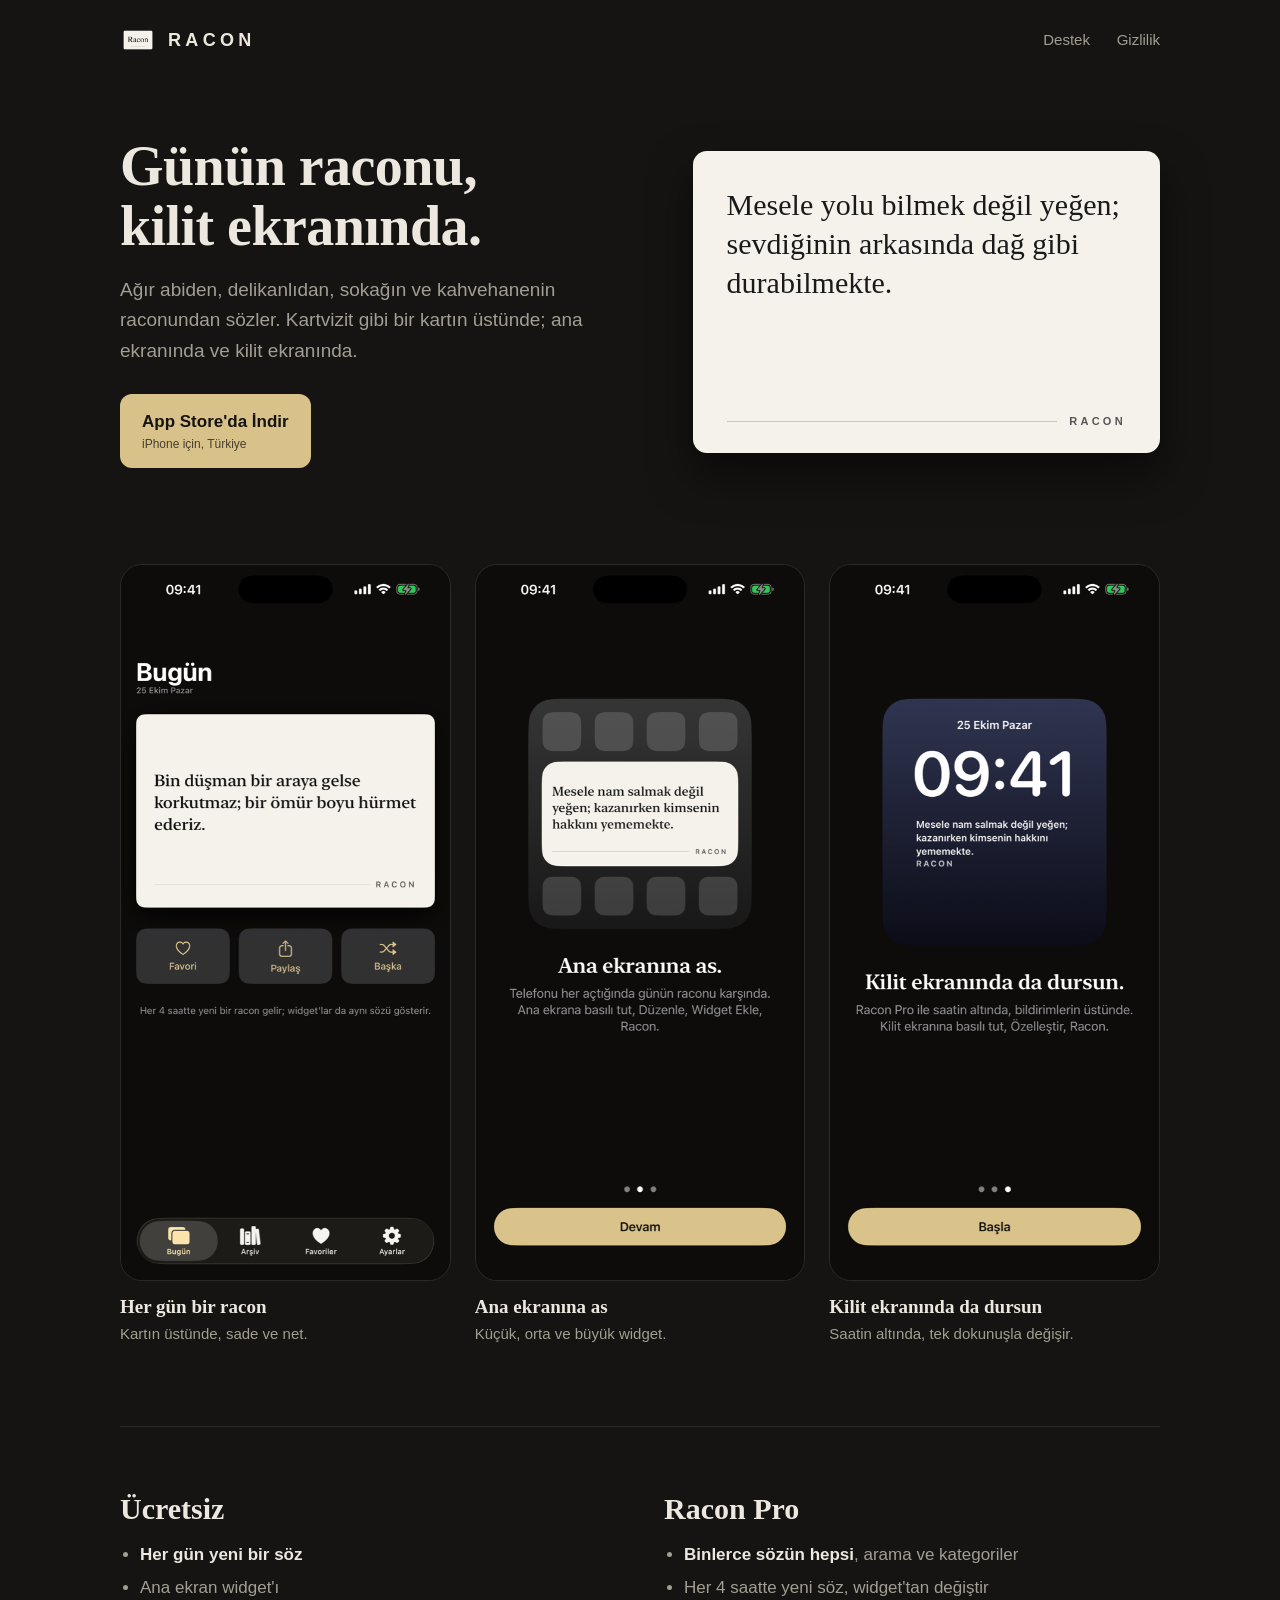
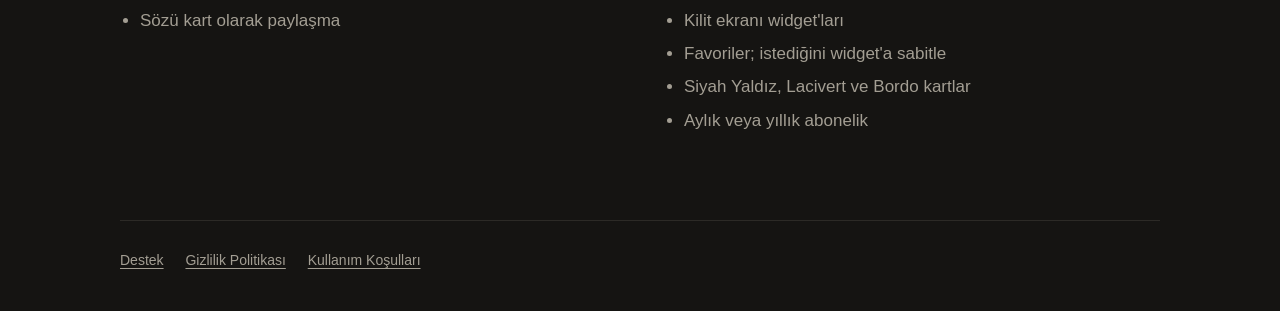
==== index.html @ 52d2c686 "Publish Racon support and privacy pages" ====
<!doctype html>
<html lang="tr">
<head>
<meta charset="utf-8">
<meta name="viewport" content="width=device-width, initial-scale=1">
<title>Racon: racon sözler, widget'ta</title>
<meta name="description" content="Ağır abiden, delikanlıdan, sokağın raconundan sözler. Ana ekranında ve kilit ekranında, kartvizit gibi.">
<link rel="icon" href="img/icon.png">
<link rel="stylesheet" href="style.css">
</head>
<body>
<div class="wrap">
  <header class="site">
    <a class="brand" href="./"><img src="img/icon.png" alt=""><span>RACON</span></a>
    <nav class="site" aria-label="Site">
      <a href="destek.html">Destek</a>
      <a href="gizlilik.html">Gizlilik</a>
    </nav>
  </header>

  <main>
    <section class="hero">
      <div>
        <h1>Günün raconu, kilit ekranında.</h1>
        <p class="lede">Ağır abiden, delikanlıdan, sokağın ve kahvehanenin raconundan sözler. Kartvizit gibi bir kartın üstünde; ana ekranında ve kilit ekranında.</p>
        <a class="store" href="https://apps.apple.com/tr/app/racon/id6826780038">
          <span>App Store'da İndir<small>iPhone için, Türkiye</small></span>
        </a>
      </div>
      <div class="card" role="img" aria-label="Örnek söz kartı">
        <q>Mesele yolu bilmek değil yeğen; sevdiğinin arkasında dağ gibi durabilmekte.</q>
        <div class="mark">RACON</div>
      </div>
    </section>

    <section class="shots" aria-label="Ekran görüntüleri">
      <figure>
        <img src="img/01-bugun.png" alt="Racon uygulamasında günün sözü kartı" width="552" height="1200" loading="lazy">
        <figcaption><b>Her gün bir racon</b>Kartın üstünde, sade ve net.</figcaption>
      </figure>
      <figure>
        <img src="img/03-ana-ekran-widget.png" alt="Ana ekranda Racon widget'ı" width="552" height="1200" loading="lazy">
        <figcaption><b>Ana ekranına as</b>Küçük, orta ve büyük widget.</figcaption>
      </figure>
      <figure>
        <img src="img/05-kilit-ekrani.png" alt="Kilit ekranında Racon widget'ı" width="552" height="1200" loading="lazy">
        <figcaption><b>Kilit ekranında da dursun</b>Saatin altında, tek dokunuşla değişir.</figcaption>
      </figure>
    </section>

    <section class="plans">
      <div>
        <h2>Ücretsiz</h2>
        <ul>
          <li><strong>Her gün yeni bir söz</strong></li>
          <li>Ana ekran widget'ı</li>
          <li>Sözü kart olarak paylaşma</li>
        </ul>
      </div>
      <div>
        <h2>Racon Pro</h2>
        <ul>
          <li><strong>Binlerce sözün hepsi</strong>, arama ve kategoriler</li>
          <li>Her 4 saatte yeni söz, widget'tan değiştir</li>
          <li>Kilit ekranı widget'ları</li>
          <li>Favoriler; istediğini widget'a sabitle</li>
          <li>Siyah Yaldız, Lacivert ve Bordo kartlar</li>
          <li>Aylık veya yıllık abonelik</li>
        </ul>
      </div>
    </section>
  </main>

  <footer class="site">
    <a href="destek.html">Destek</a>
    <a href="gizlilik.html">Gizlilik Politikası</a>
    <a href="https://www.apple.com/legal/internet-services/itunes/dev/stdeula/">Kullanım Koşulları</a>
  </footer>
</div>
</body>
</html>
---- style.css ----
:root {
  --desk: #151412;
  --paper: #f5f2eb;
  --ink: #1a1a1a;
  --gold: #d9c28a;
  --text: #ece8df;
  --muted: #a39e93;
  --line: #2c2a26;
  --serif: ui-serif, "New York", Georgia, "Times New Roman", serif;
  --sans: -apple-system, BlinkMacSystemFont, "Segoe UI", Roboto, Helvetica, Arial, sans-serif;
}

* { box-sizing: border-box; }

html { background: var(--desk); }

body {
  margin: 0;
  background: var(--desk);
  color: var(--text);
  font: 17px/1.6 var(--sans);
  -webkit-font-smoothing: antialiased;
}

::selection { background: var(--gold); color: var(--desk); }

a { color: var(--gold); text-underline-offset: 3px; }
a:focus-visible { outline: 2px solid var(--gold); outline-offset: 3px; border-radius: 4px; }

.wrap { max-width: 1080px; margin: 0 auto; padding: 0 20px; }

header.site {
  display: flex; align-items: center; justify-content: space-between;
  padding: 22px 0;
}
.brand { display: flex; align-items: center; gap: 12px; color: var(--text); text-decoration: none; }
.brand img { width: 36px; height: 36px; border-radius: 9px; }
.brand span { font: 600 18px/1 var(--sans); letter-spacing: 0.24em; }
nav.site a { color: var(--muted); text-decoration: none; margin-left: 22px; font-size: 15px; }
nav.site a:hover, nav.site a[aria-current="page"] { color: var(--text); }

/* Landing */
.hero {
  display: grid; grid-template-columns: 1.05fr 0.95fr; gap: 56px; align-items: center;
  padding: 56px 0 72px;
}
.card {
  background: var(--paper); color: var(--ink);
  border-radius: 14px; padding: 34px 34px 26px;
  aspect-ratio: 85 / 55;
  display: flex; flex-direction: column; justify-content: center;
  box-shadow: 0 22px 44px rgba(0, 0, 0, 0.5);
}
.card q { font: 500 clamp(22px, 3vw, 30px)/1.3 var(--serif); quotes: none; }
.card .mark {
  margin-top: auto; padding-top: 22px; display: flex; align-items: center; gap: 12px;
  font: 600 11px/1 var(--sans); letter-spacing: 0.3em; color: #555;
}
.card .mark::before { content: ""; flex: 1; height: 1px; background: rgba(0, 0, 0, 0.18); }
h1 { font: 600 clamp(36px, 5vw, 56px)/1.08 var(--serif); margin: 0 0 18px; letter-spacing: -0.01em; text-wrap: balance; }
.lede { color: var(--muted); font-size: 19px; max-width: 34em; margin: 0 0 28px; }
.store {
  display: inline-flex; align-items: center; gap: 10px;
  background: var(--gold); color: var(--desk); text-decoration: none;
  font-weight: 600; padding: 14px 22px; border-radius: 12px;
}
.store small { display: block; font-weight: 500; font-size: 12px; opacity: 0.75; }

.shots { display: grid; grid-template-columns: repeat(3, 1fr); gap: 24px; padding: 24px 0 80px; }
.shots figure { margin: 0; }
.shots img { width: 100%; height: auto; border-radius: 22px; border: 1px solid var(--line); display: block; }
.shots figcaption { margin-top: 14px; color: var(--muted); font-size: 15px; }
.shots figcaption b { display: block; color: var(--text); font: 600 19px/1.3 var(--serif); margin-bottom: 2px; }

.plans { border-top: 1px solid var(--line); padding: 64px 0 80px; display: grid; grid-template-columns: 1fr 1fr; gap: 48px; }
.plans h2 { font: 600 30px/1.2 var(--serif); margin: 0 0 14px; }
.plans ul { margin: 0; padding-left: 20px; color: var(--muted); }
.plans li { margin: 6px 0; }
.plans li strong { color: var(--text); font-weight: 600; }

/* Document pages */
.doc { max-width: 720px; padding: 40px 0 96px; }
.doc h1 { font-size: clamp(32px, 5vw, 44px); }
.doc h2 { font: 600 24px/1.3 var(--serif); margin: 44px 0 10px; }
.doc p, .doc li { color: #d6d1c6; }
.doc .updated { color: var(--muted); font-size: 15px; margin-bottom: 32px; }
.doc details { border-top: 1px solid var(--line); padding: 16px 0; }
.doc details:last-of-type { border-bottom: 1px solid var(--line); }
.doc summary { cursor: pointer; font-weight: 600; color: var(--text); }
.doc summary:focus-visible { outline: 2px solid var(--gold); outline-offset: 4px; }

footer.site { border-top: 1px solid var(--line); padding: 28px 0 40px; color: var(--muted); font-size: 14px; }
footer.site a { color: var(--muted); margin-right: 18px; }

@media (max-width: 820px) {
  .hero, .plans { grid-template-columns: 1fr; gap: 36px; }
  .hero { padding: 24px 0 48px; }
  .shots { grid-template-columns: 1fr; max-width: 360px; margin: 0 auto; }
  nav.site a { margin-left: 14px; }
}
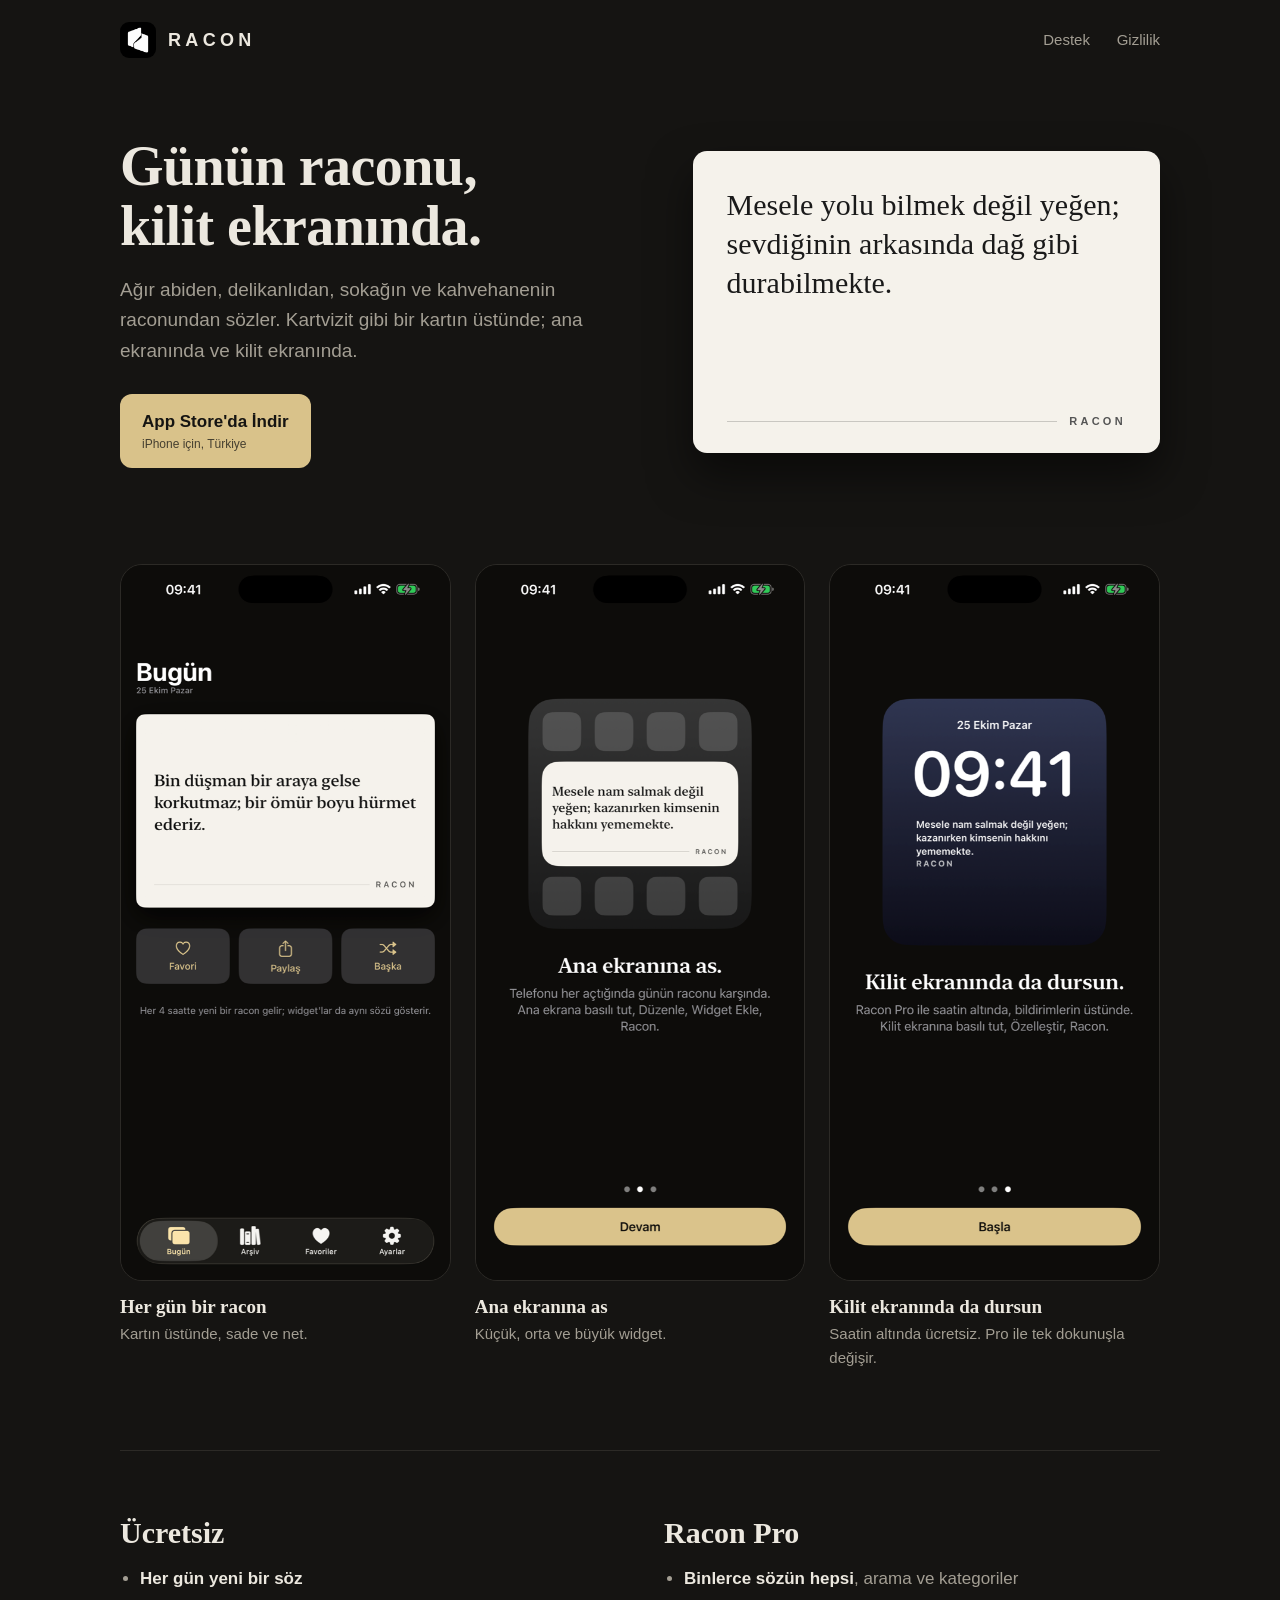
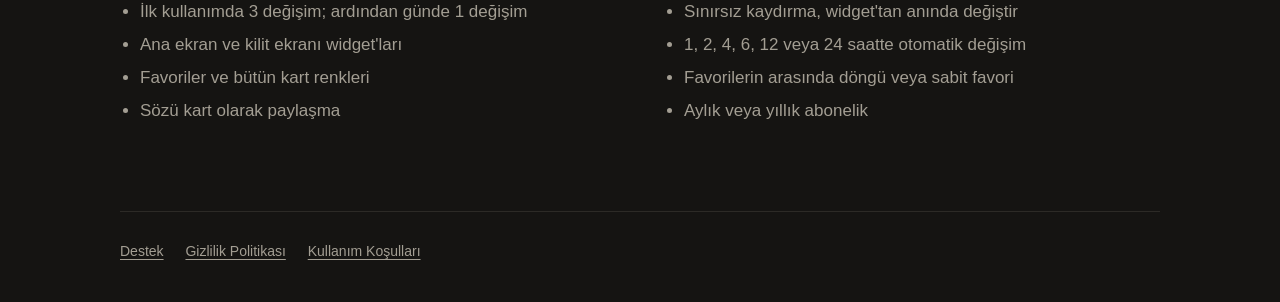
==== commit 53705c8d: "Update free experience, terms and monochrome Racon icon" ====
--- a/index.html
+++ b/index.html
@@ -44,7 +44,7 @@
       </figure>
       <figure>
         <img src="img/05-kilit-ekrani.png" alt="Kilit ekranında Racon widget'ı" width="552" height="1200" loading="lazy">
-        <figcaption><b>Kilit ekranında da dursun</b>Saatin altında, tek dokunuşla değişir.</figcaption>
+        <figcaption><b>Kilit ekranında da dursun</b>Saatin altında ücretsiz. Pro ile tek dokunuşla değişir.</figcaption>
       </figure>
     </section>
 
@@ -53,7 +53,9 @@
         <h2>Ücretsiz</h2>
         <ul>
           <li><strong>Her gün yeni bir söz</strong></li>
-          <li>Ana ekran widget'ı</li>
+          <li>İlk kullanımda 3 değişim; ardından günde 1 değişim</li>
+          <li>Ana ekran ve kilit ekranı widget'ları</li>
+          <li>Favoriler ve bütün kart renkleri</li>
           <li>Sözü kart olarak paylaşma</li>
         </ul>
       </div>
@@ -61,10 +63,9 @@
         <h2>Racon Pro</h2>
         <ul>
           <li><strong>Binlerce sözün hepsi</strong>, arama ve kategoriler</li>
-          <li>Her 4 saatte yeni söz, widget'tan değiştir</li>
-          <li>Kilit ekranı widget'ları</li>
-          <li>Favoriler; istediğini widget'a sabitle</li>
-          <li>Siyah Yaldız, Lacivert ve Bordo kartlar</li>
+          <li>Sınırsız kaydırma, widget'tan anında değiştir</li>
+          <li>1, 2, 4, 6, 12 veya 24 saatte otomatik değişim</li>
+          <li>Favorilerin arasında döngü veya sabit favori</li>
           <li>Aylık veya yıllık abonelik</li>
         </ul>
       </div>
@@ -74,7 +75,7 @@
   <footer class="site">
     <a href="destek.html">Destek</a>
     <a href="gizlilik.html">Gizlilik Politikası</a>
-    <a href="https://www.apple.com/legal/internet-services/itunes/dev/stdeula/">Kullanım Koşulları</a>
+    <a href="kosullar.html">Kullanım Koşulları</a>
   </footer>
 </div>
 </body>
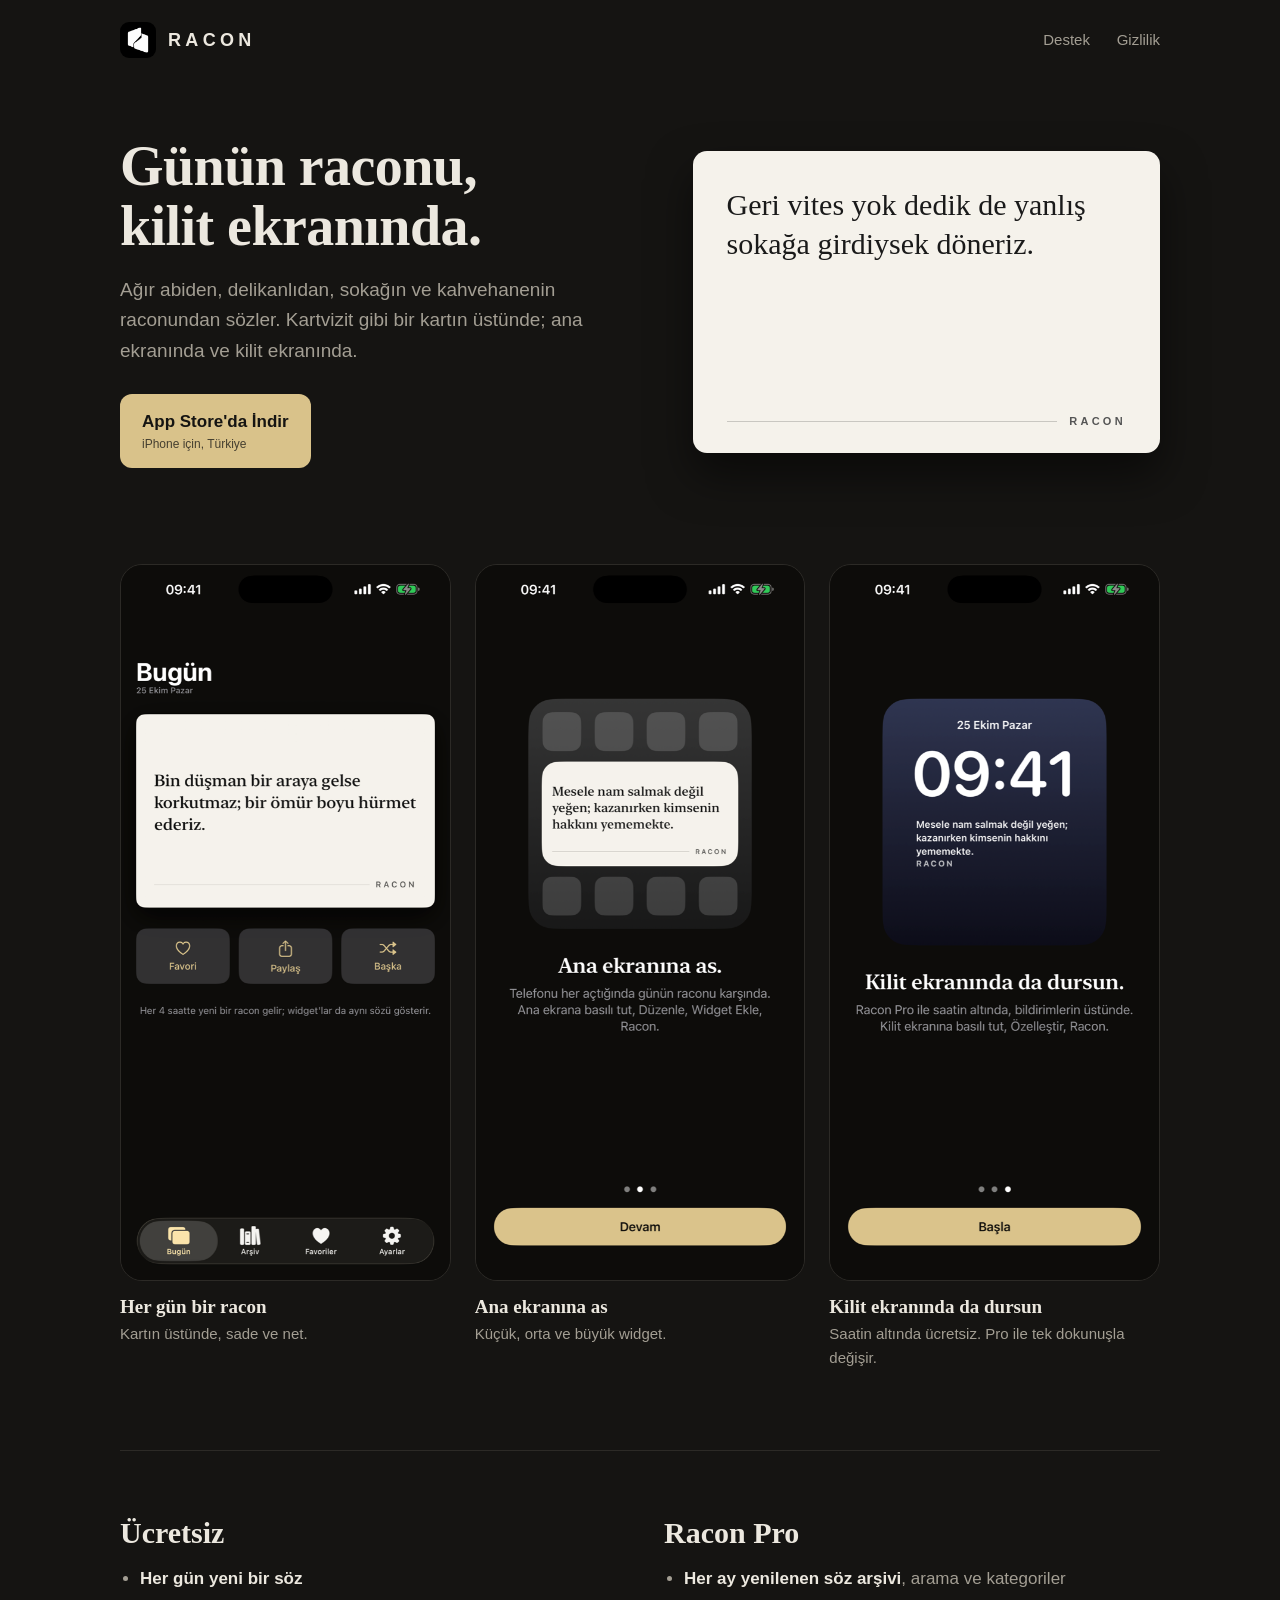
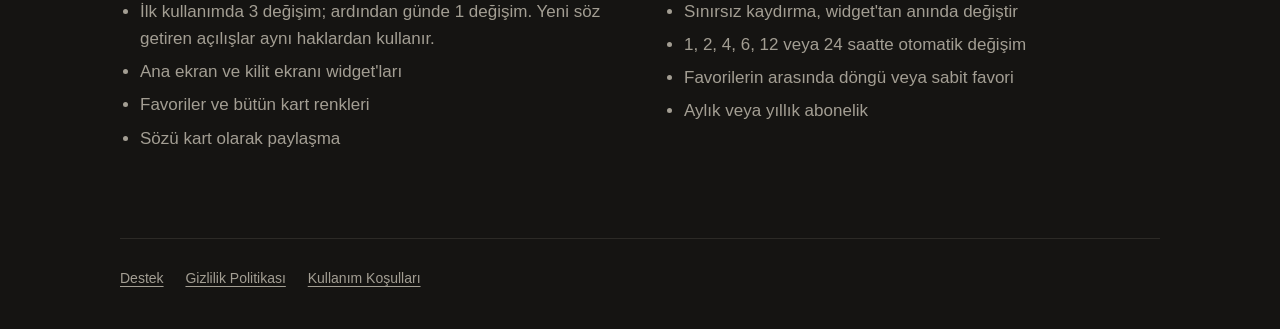
==== commit 4c255ebc: "Describe curated monthly archive and random without-replacement selection" ====
--- a/index.html
+++ b/index.html
@@ -28,7 +28,7 @@
         </a>
       </div>
       <div class="card" role="img" aria-label="Örnek söz kartı">
-        <q>Mesele yolu bilmek değil yeğen; sevdiğinin arkasında dağ gibi durabilmekte.</q>
+        <q>Geri vites yok dedik de yanlış sokağa girdiysek döneriz.</q>
         <div class="mark">RACON</div>
       </div>
     </section>
@@ -53,7 +53,7 @@
         <h2>Ücretsiz</h2>
         <ul>
           <li><strong>Her gün yeni bir söz</strong></li>
-          <li>İlk kullanımda 3 değişim; ardından günde 1 değişim</li>
+          <li>İlk kullanımda 3 değişim; ardından günde 1 değişim. Yeni söz getiren açılışlar aynı haklardan kullanır.</li>
           <li>Ana ekran ve kilit ekranı widget'ları</li>
           <li>Favoriler ve bütün kart renkleri</li>
           <li>Sözü kart olarak paylaşma</li>
@@ -62,7 +62,7 @@
       <div>
         <h2>Racon Pro</h2>
         <ul>
-          <li><strong>Binlerce sözün hepsi</strong>, arama ve kategoriler</li>
+          <li><strong>Her ay yenilenen söz arşivi</strong>, arama ve kategoriler</li>
           <li>Sınırsız kaydırma, widget'tan anında değiştir</li>
           <li>1, 2, 4, 6, 12 veya 24 saatte otomatik değişim</li>
           <li>Favorilerin arasında döngü veya sabit favori</li>
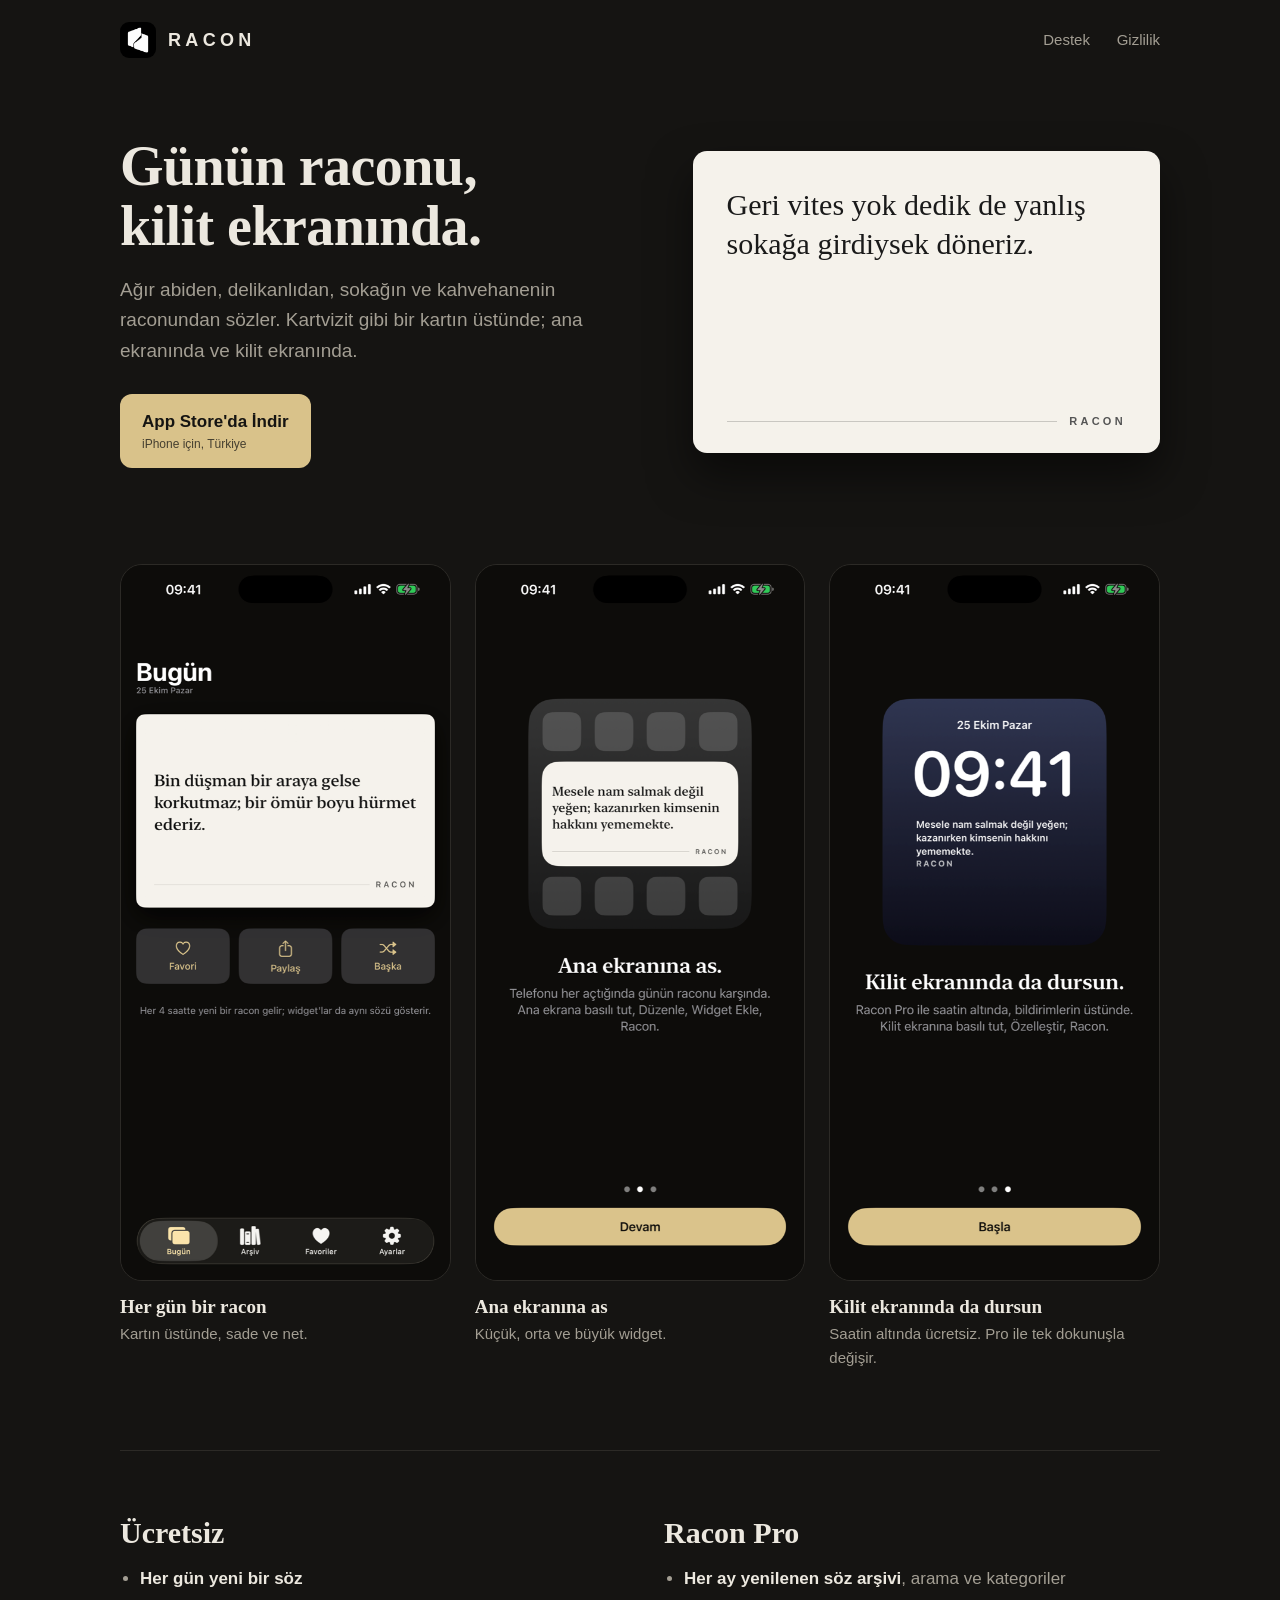
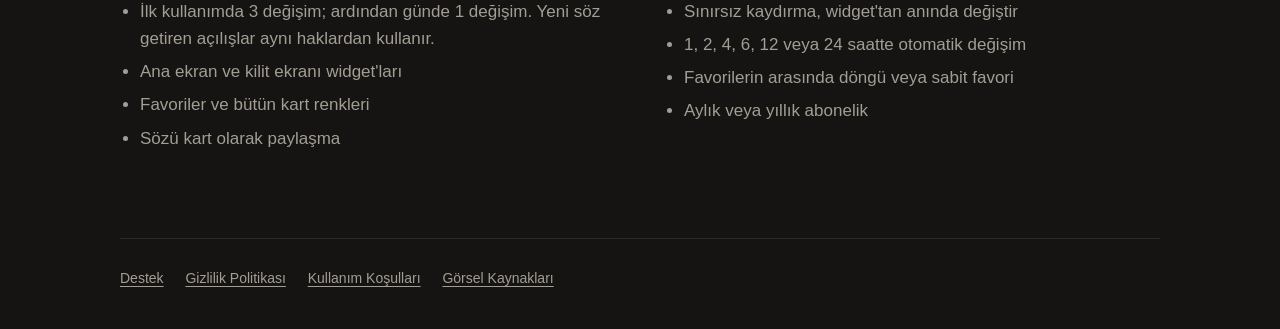
==== commit f3be6f08: "Add credits for App Store artwork tooling and device frame" ====
--- a/index.html
+++ b/index.html
@@ -76,6 +76,7 @@
     <a href="destek.html">Destek</a>
     <a href="gizlilik.html">Gizlilik Politikası</a>
     <a href="kosullar.html">Kullanım Koşulları</a>
+    <a href="kaynaklar.html">Görsel Kaynakları</a>
   </footer>
 </div>
 </body>
